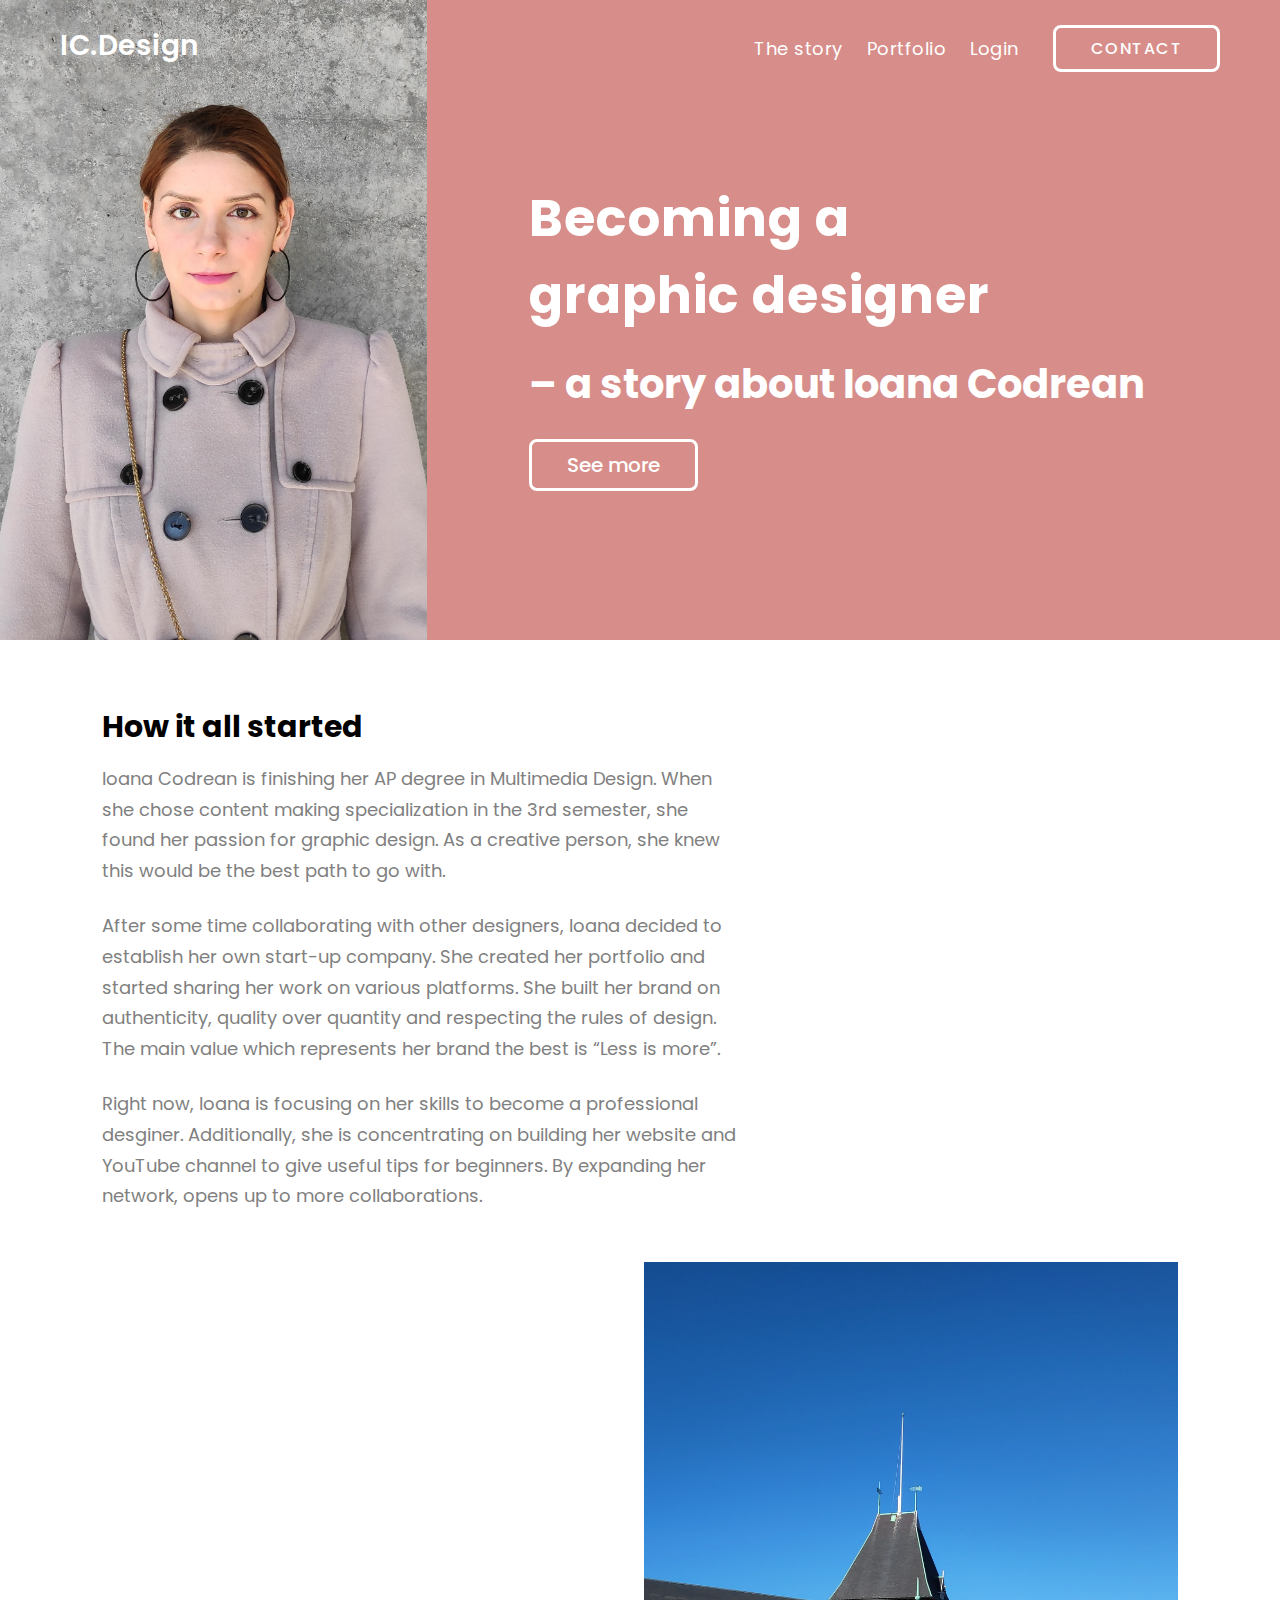
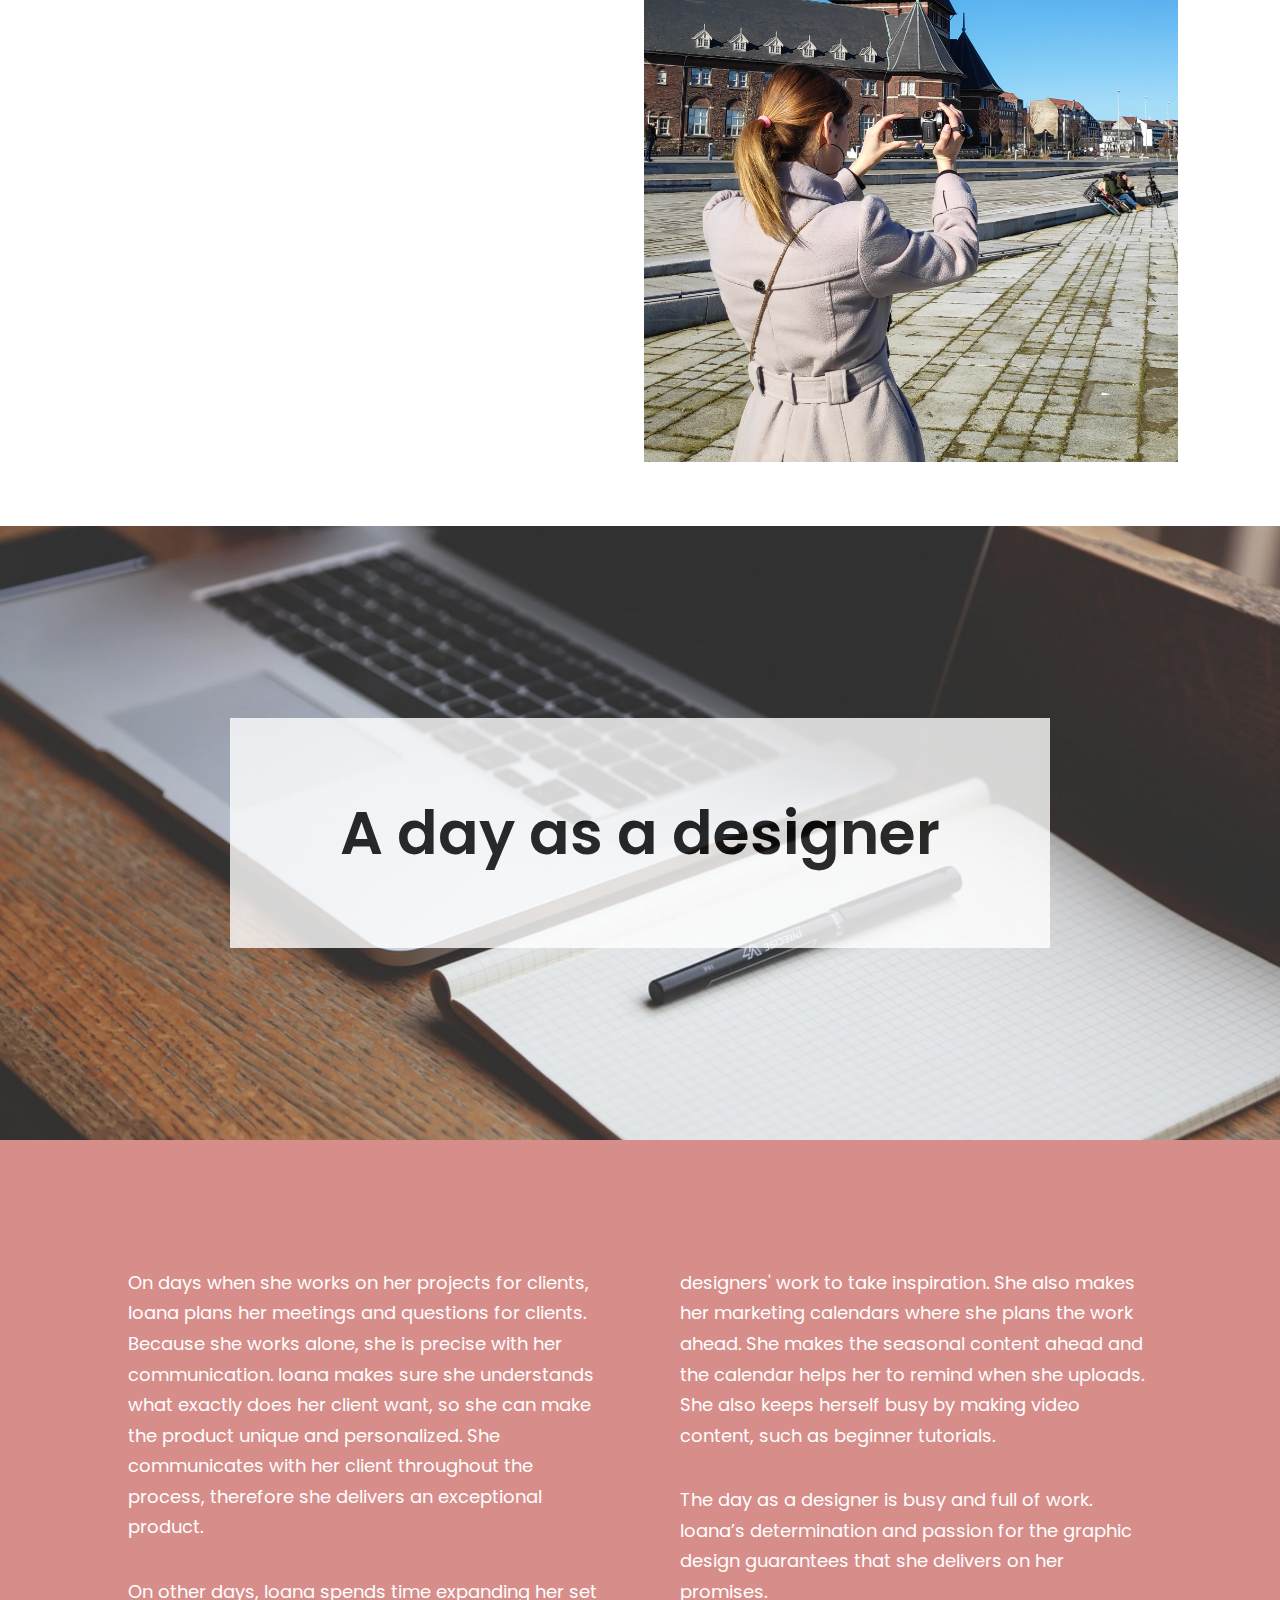
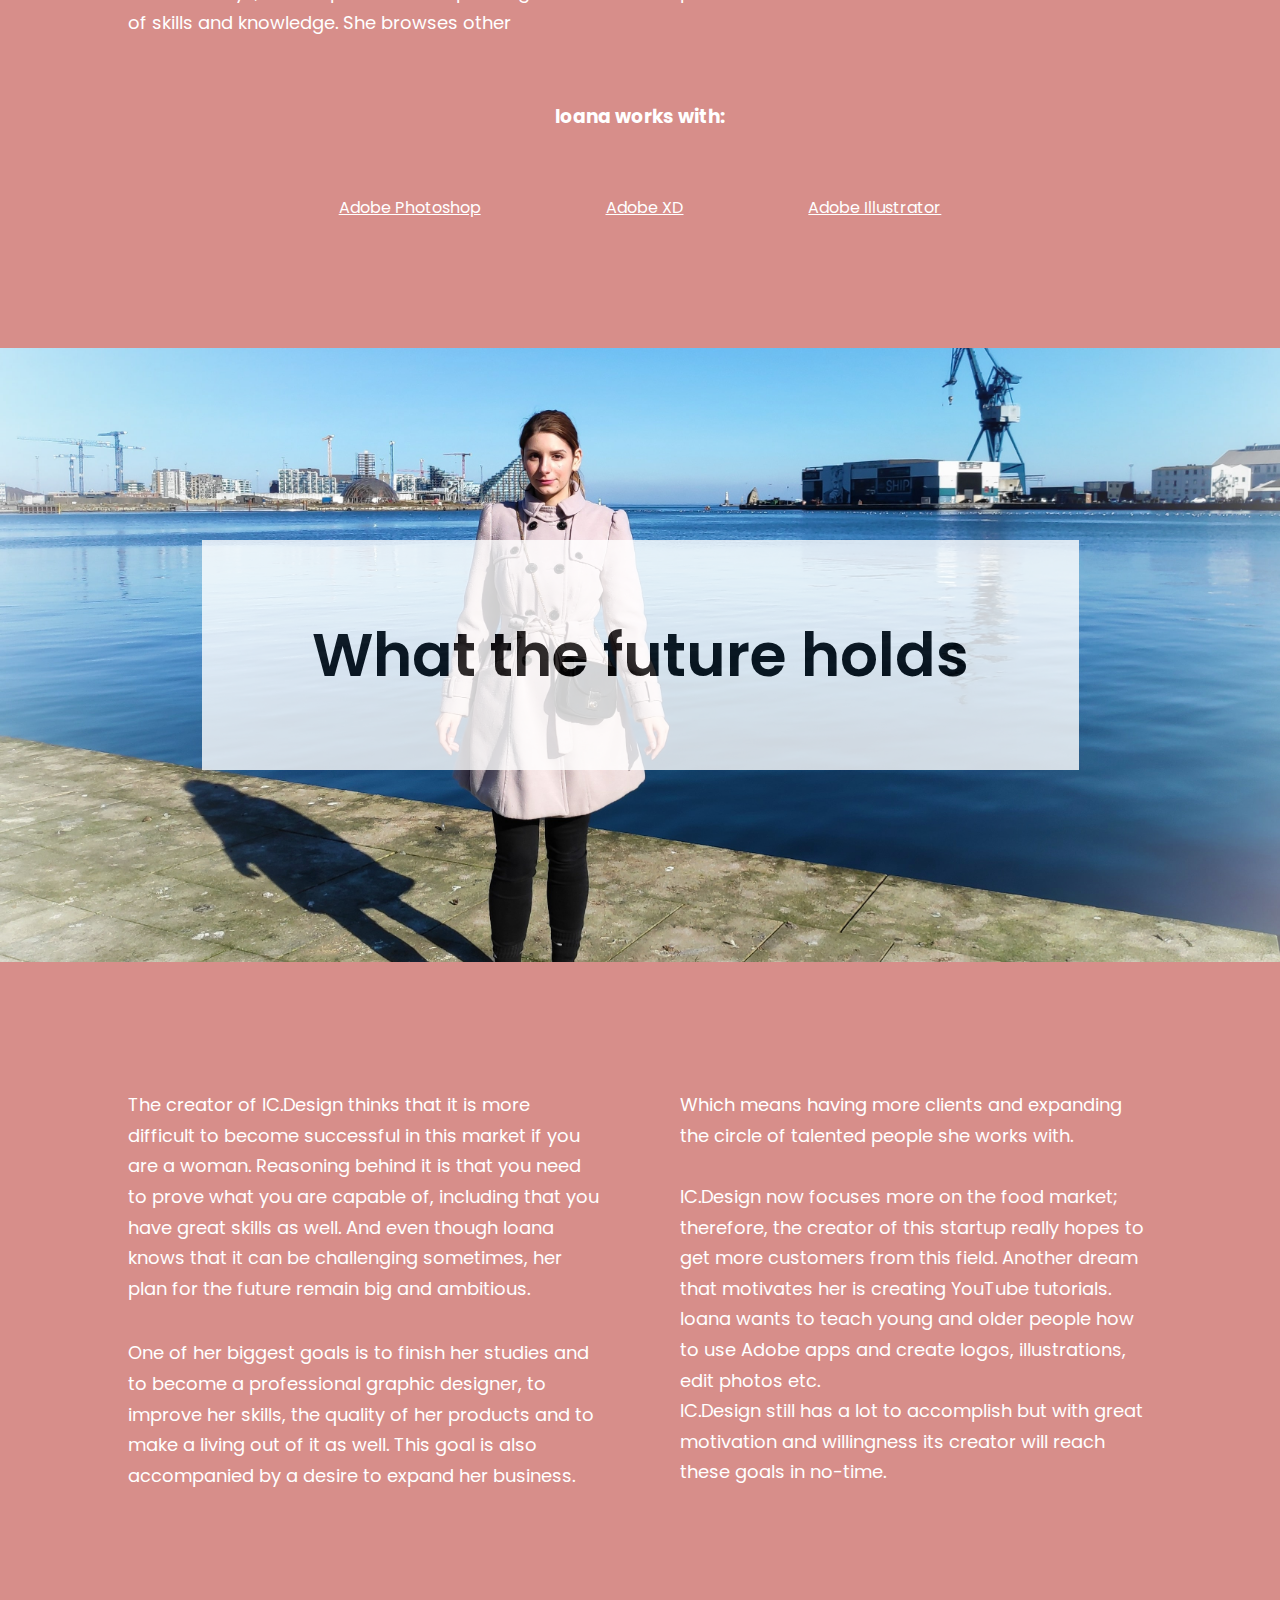
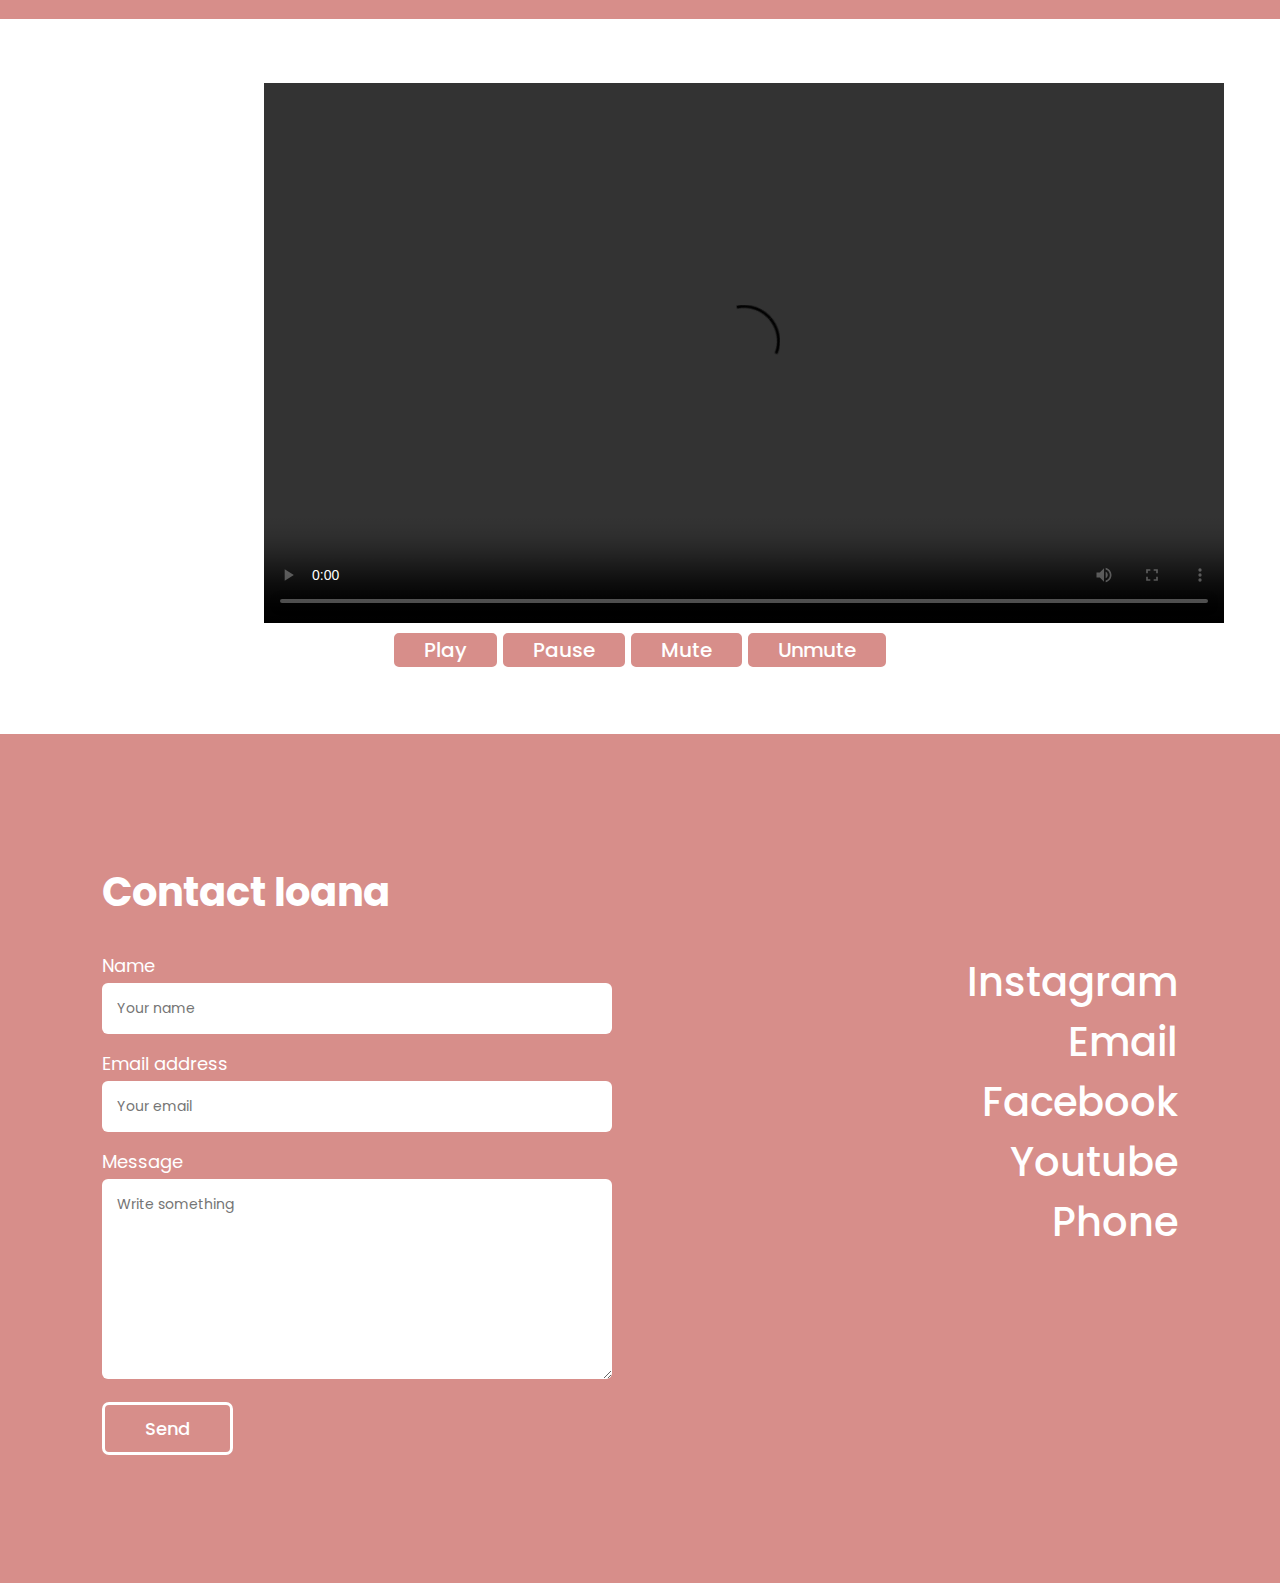
==== index.html @ cdcc8dc7 "First version" ====
<!DOCTYPE HTML>
<html lang="en">

<head>
    <meta charset="UTF-8">
    <meta name="viewport" content="width=device-width, initial-scale=1.0">
    <title>IC.Design</title>
    <link rel="stylesheet" href="css/mystyle.css">
    <link rel="preconnect" href="https://fonts.gstatic.com">
    <link href="https://fonts.googleapis.com/css2?family=Poppins:wght@400;500;600&display=swap" rel="stylesheet">
    <link rel='icon' href='media/favicon.ico' type='image/x-icon'>
    <meta name="description" content="">
</head>

<body class="page_body">
    <header>
        <nav class="topnav">
            <a class="logo-nav" href="index.html">IC.Design</a>
            <div class="nav-right">
                <div class="menu-items">
                    <a href="#start">The story</a>
                    <a href="https://portfolio.codrean.dk/">Portfolio</a>
                    <a href="login.html">Login</a>
                </div>
                <a href="#contact">
                    <div class="nav-button">CONTACT</div>
                </a>
            </div>
        </nav>
    </header>

    <div class="intro">
        <img src="media/intro-image.jpg" class="intro-img">
        <div class="intro-right">
            <h1>Becoming a graphic designer</h1><h2>– a story about Ioana Codrean</h2><br>
            <a href="#start" class="cta-button">See more</a>
        </div>
    </div>

    <div class="start" id="start">
        <div class="start-left">
            <h2>How it all started</h2>
            <p>Ioana Codrean is finishing her AP degree in Multimedia Design. When she
                chose content making specialization in the 3rd semester, she found her
                passion for graphic design. As a creative person, she knew this would be
                the best path to go with.
            </p><br>
            <p>
                After some time collaborating with other designers, Ioana decided
                to establish her own start-up company. She created her portfolio
                and started sharing her work on various platforms. She built her brand
                on authenticity, quality over quantity and respecting the rules of design.
                The main value which represents her brand the best is “Less is more”.
            </p><br>
            <p>
                Right now, Ioana is focusing on her skills to become a professional desginer. Additionally, she is
                concentrating on building her website and YouTube channel to give
                useful tips for beginners. By expanding her network, opens up
                to more collaborations.
            </p>
        </div>
        <img src="media/start-image.jpg" class="rellax" data-rellax-speed="5">
    </div>

    <div class="pic-section" style="background-image: url(media/background1.jpg)">
        <div class="title-background rellax" data-rellax-speed="5">
            <h2 class="section-title">A day as a designer</h2>
        </div>
    </div>

    <div class="text-section">
        <div class="text-container">
            <p>
                On days when she works on her projects for clients, Ioana plans her meetings and questions for clients. Because she
                works alone, she is precise with her communication. Ioana makes sure she understands what exactly does her client want, so she can make the product unique and personalized. She communicates with her client throughout the process, therefore she delivers an exceptional product.
            </p><br>
            <p>
                On other days, Ioana spends time expanding her set of skills and knowledge. She browses other designers' work to take inspiration. She also makes her marketing calendars where she plans the work ahead. She makes
                the seasonal content ahead and the calendar helps her to remind when she uploads. She also keeps herself
                busy by making video content, such as beginner tutorials.
            </p><br>
            <p>
                The day as a designer is busy and full of work. Ioana’s determination and passion for the graphic design guarantees that she delivers on her promises.
            </p>
        </div>
        <div class="text-container2">
            <h3>Ioana works with:</h3>
        </div>
        <div id="content"></div>

    </div>

    <div class="pic-section" style="background-image: url(media/background2.jpeg)">
        <div class="title-background">
            <h2 class="section-title">What the future holds</h2>
        </div>
    </div>

    <div class="text-section">
        <div class="text-container">
            <p>
                The creator of IC.Design thinks that it is more difficult to become successful in this market if
                you are a woman. Reasoning behind it is that you need to prove what you are capable of, including that
                you have great skills as well. And even though Ioana knows that it can be challenging sometimes, her plan for the future remain big and ambitious.
            </p><br>
            <p>
                One of her biggest goals is to finish her studies and to become a professional graphic designer, to improve
                her skills, the quality of her products and to make a living out of it as well. This goal is also accompanied by a desire to expand her business. Which means having more clients and expanding the circle of talented
                people she works with.
                <br><br>IC.Design now focuses more on the food market; therefore, the creator of this
                startup really hopes to get more customers from this field. Another dream that motivates her is creating YouTube tutorials. Ioana wants to teach young and older people how to use Adobe apps
                and create logos, illustrations, edit photos etc.<br> IC.Design still has a lot to accomplish but with great
                motivation and willingness its creator will reach these goals in no-time.
            </p>
        </div>
    </div>

    <div class="video-section">
        <video width="960" height="540" controls class="myVideo" id="myVideo">
            <source src="media/video.mp4" type="video/mp4">
            Your browser does not support playing videos.
        </video>
        <div class="video-buttons">
            <button class="button" onclick="playVid()">Play</button>
            <button class="button" onclick="pauseVid()">Pause</button>
            <button class="button" id="mute">Mute</button>
            <button class="button" id="unmute">Unmute</button>
        </div>
    </div>

    <div class="contact" id="contact">
        <h2>Contact Ioana</h2>
        <div class="contact-content">
            <div class="contact-left">
                <form action="">

                    <label for="fname">Name</label>
                    <input type="text" id="fname" name="firstname" placeholder="Your name">

                    <label for="lname">Email address</label>
                    <input type="email" id="lname" name="lastname" placeholder="Your email">

                    <label for="subject">Message</label>
                    <textarea id="subject" name="subject" placeholder="Write something" style="height:200px"></textarea>

                    <input type="submit" value="Send">

                </form>
            </div>
            <div class="contact-right">
                <a href="https://www.instagram.com/ioanaiooana/">Instagram</a>
                <a href="mailto:ioanacodrean@yahoo.com">Email</a>
                <a href="https://www.facebook.com/ioana.iooana.37">Facebook</a>
                <a href="https://www.youtube.com/channel/UCACSXDGXLPYOWmA5j83D2AQ">Youtube</a>
                <a href="tel:123-456-7890">Phone</a>
            </div>
        </div>
    </div>
    <script src="js/script.js"></script>
</body>

</html>
---- css/mystyle.css ----
/* Basic CSS reset */
*,
:after,
:before {
    margin: 0;
    padding: 0;
    border: 0;
    box-sizing: border-box;
}

html {
    font-size: 100%;
    scroll-behavior: smooth;
}

.page_body {
    font-family: 'Poppins', sans-serif;
    font-weight: 400;
    margin: 0 auto;
}

a {
    text-decoration: none;
}

h2 {
    font-size: 40px;
}

p {
    font-size: 20px;
    line-height: 1.7;
}

label {
    color: #fff;
    font-size: 18px;
}

/* Navigation */

.topnav {
    width: 100%;
    justify-content: center;
    vertical-align: middle;
    padding: 25px 60px;
    overflow: hidden;
    position: relative;
    display: flex;
    justify-content: space-between;
    position: absolute;
}

.nav-right {
    display: flex;
    align-items: center;
}

.logo-nav {
    color: #fff;
    font-weight: 600;
    margin-right: 24px;
    font-size: 28px;
    letter-spacing: 0.5px;
}

.menu-items {
    display: flex;
}

.menu-items a {
    text-decoration: none;
    color: #fff;
    margin-right: 24px;
    font-size: 18px;
    letter-spacing: 0.5px;
    display: flex;
}

.logo-nav:hover {
    opacity: 70%;
}

.menu-items a:hover {
    opacity: 70%;
}

.topnav a.active {
    text-decoration: underline;
}

.nav-button {
    margin-left: 10px;
    background-color: #D78E8A;
    border: 3px solid #fff;
    color: #fff;
    font-family: inherit;
    font-weight: 500;
    font-size: 16px;
    padding: 8px 35px;
    border-radius: 8px;
    cursor: pointer;
    letter-spacing: 1.5px;
}

.nav-button:hover {
    background-color: #fff;
    color: #D78E8A;
}

/* Intro */

.intro {
    display: flex;
    justify-content: flex-start;
    width: inherit;
    height: 50vw;
    background-color: #D78E8A;
}

.intro-img {
    max-width: 50vw;
    max-height: 50vw;
    width: auto;
    height: auto;
    display: block;
}

.intro-right {
    display: flex;
    width: 1200px;
    justify-content: center;
    flex-direction: column;
    padding: 8vw;
    color: #fff;
}

.intro-right h1 {
    max-width: 80%;
    font-size: 60px;
    color: #fff;
    letter-spacing: 1px;
    margin: 30px 0px 20px;
}

.cta-button {
    max-width: max-content;
    background-color: #D78E8A;
    border: 3px solid #fff;
    color: #fff;
    font-family: inherit;
    font-weight: 500;
    font-size: 20px;
    padding: 8px 35px;
    border-radius: 8px;
    cursor: pointer;
}

.cta-button:hover {
    background-color: #fff;
    color: #D78E8A;
}

/* Start */

.start {
    padding: 5vw 8vw;
    height: inherit;
    display: flex;
    justify-content: center;
}

.start-left {
    justify-content: center;
    padding-right: 60px;
    display: flex;
    flex-direction: column;
    max-width: 700px;
}

.start h2 {
    margin-bottom: 14px;
}

.start p {
    color: grey;
}

.start img {
    max-width: 800px;
    max-height: 800px;
    width: auto;
    height: auto;
    display: block;
}

/* Picture section */

.pic-section {
    display: flex;
    justify-content: center;
    background-position: center;
    background-repeat: no-repeat;
    background-size: cover;
    padding: 15vw 10vw;
}

.title-background {
    background-color: #fff;
    opacity: 80%;
    display: flex;
    justify-content: center;
    align-items: center;
    align-self: center;
    z-index: 5;
}

.section-title {
    font-size: 60px;
    font-weight: 600;
    padding: 70px 110px;
}

/* Text section */

.text-section {
    padding: 10vw 10vw;
    display: list-item;
    background-color: #D78E8A;
}

.text-container {
    justify-content: center;
    font-size: 20px;
    color: #fff;
    line-height: 1.7;
    column-count: 2;
    column-gap: 80px;
}

.text-container2,
#content {
    display: flex;
    justify-content: center;
    color: #fff;
    padding-top: 5vw;
}

/* Video section */

.video-section {
    background-color: #fff;
    padding: 5vw;
    justify-content: center;
    align-items: center;
}

#myVideo
{
    margin-left: 200px;
}

.video-buttons {
    display: flex;
    justify-content: center;
}
.button {
    max-width: max-content;
    background-color: #D78E8A;
    border: 3px solid #fff;
    color: #fff;
    font-family: inherit;
    font-weight: 500;
    font-size: 20px;
    padding: 2px 30px;
    border-radius: 8px;
    cursor: pointer;
}

/* Contact */

.contact {
    background-color: #D78E8A;
    padding: 10vw 8vw;
    display: flex;
    flex-direction: column;
}

.contact-content {
    margin-top: 30px;
    display: flex;
    justify-content: center;
}

.contact-left {
    display: flex;
    justify-items: flex-start;
    margin-right: 10vw;
    width: 700px;
}

.contact-right {
    display: flex;
    flex-direction: column;
    text-align: right;
    width: 600px;
}

.contact h2 {
    color: #fff;
}

.contact a {
    color: #fff;
}

.contact a {
    font-size: 40px;
    font-weight: 500;
}

.contact a:hover {
    opacity: 70%;
}

/* Contact form */

input[type=text],
input[type=email],
select,
textarea {
    width: 100%;
    padding: 15px;
    border-radius: 6px;
    box-sizing: border-box;
    margin-top: 4px;
    margin-bottom: 16px;
    resize: vertical;
    font-size: 14px;
    font-family: inherit;
}

input[type=submit] {
    background-color: #D78E8A;
    border: 3px solid #fff;
    color: #fff;
    font-family: inherit;
    font-weight: 500;
    font-size: 18px;
    padding: 10px 40px;
    border-radius: 7px;
    cursor: pointer;
}

input[type=submit]:hover {
    background-color: #fff;
    color: #D78E8A;
}

/* Media queries */

@media screen and (max-width: 1328px) {

    .intro-right h1 {
        max-width: 80%;
        font-size: 4vw;
        margin: 30px 0px 20px;
    }

    .cta-button {
        width: 15vw;
    }

    .start h2 {
        font-size: 30px;
    }

    p {
        font-size: 18px;
        line-height: normal+2;
    }

    .start {
        flex-direction: column;
    }

    .start img {
        margin-top: 50px;
        align-self: flex-end;
    }
}

@media screen and (max-width: 1128px) {
    .myVideo {
        max-width: 480px;
        max-height: 270px;
    }
}

@media screen and (max-width: 860px) {
    p {
        font-size: 16px;
        line-height: normal+1;
    }

    .start-left {
        display: flex;
        flex-direction: column;
        width: inherit;
        padding-right: 0;
    }

    .start {
        padding: 10vw 6vw;
    }

    .start img {
        align-self: auto;
        width: inherit;
        margin-right: 0;
    }

    .pic-section {
        padding: 200px 20px;
    }

    .section-title {
        font-size: 32px;
        padding: 20px 40px;
    }

    .contact-content {
        flex-direction: column;
    }

    .contact-left {
        width: inherit;
        margin-right: 0;
    }

    .contact-right {
        margin-top: 40px;
        width: inherit;
        text-align: left;
    }

    .contact a {
        font-size: 30px;
    }

    .text-section {
        padding: 10vw 6vw;
    }

    .myVideo {
        margin: 50px 0;
        max-width: 100%;
        max-height: 50vw;
    }

}
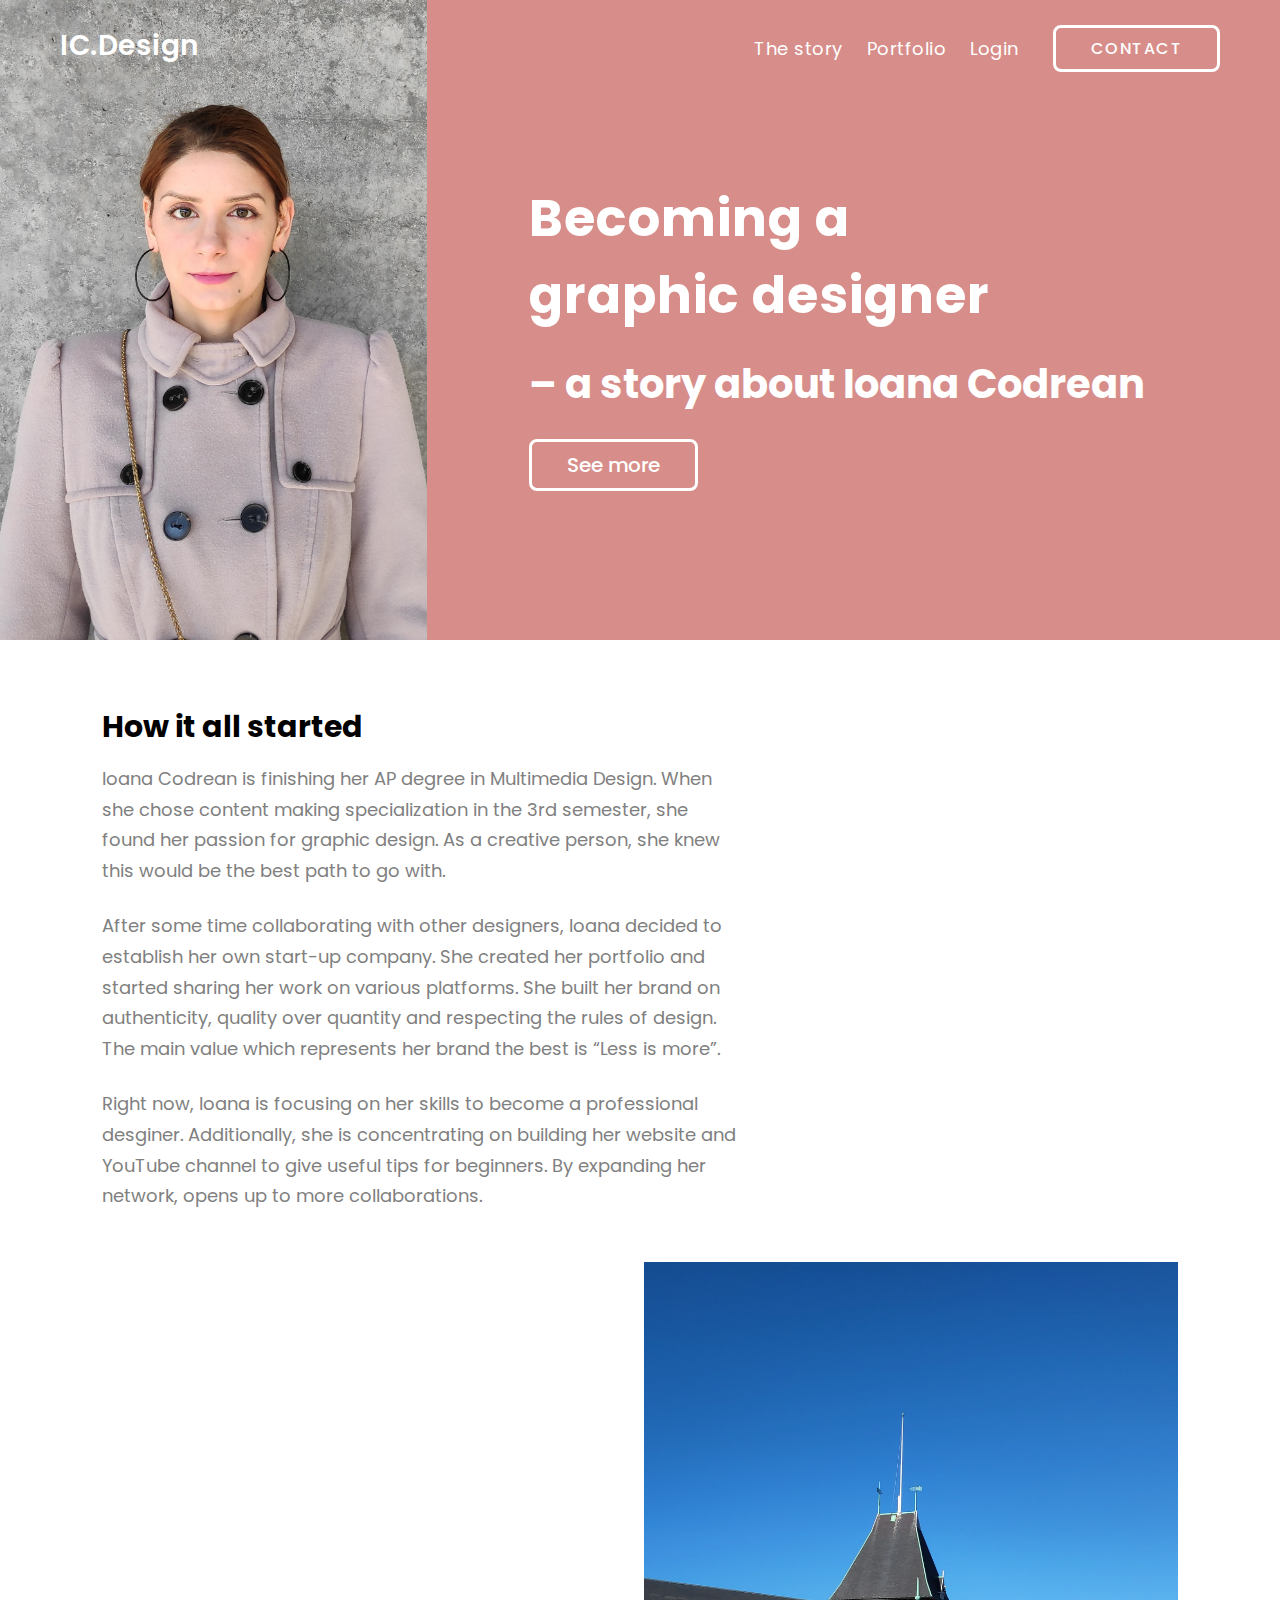
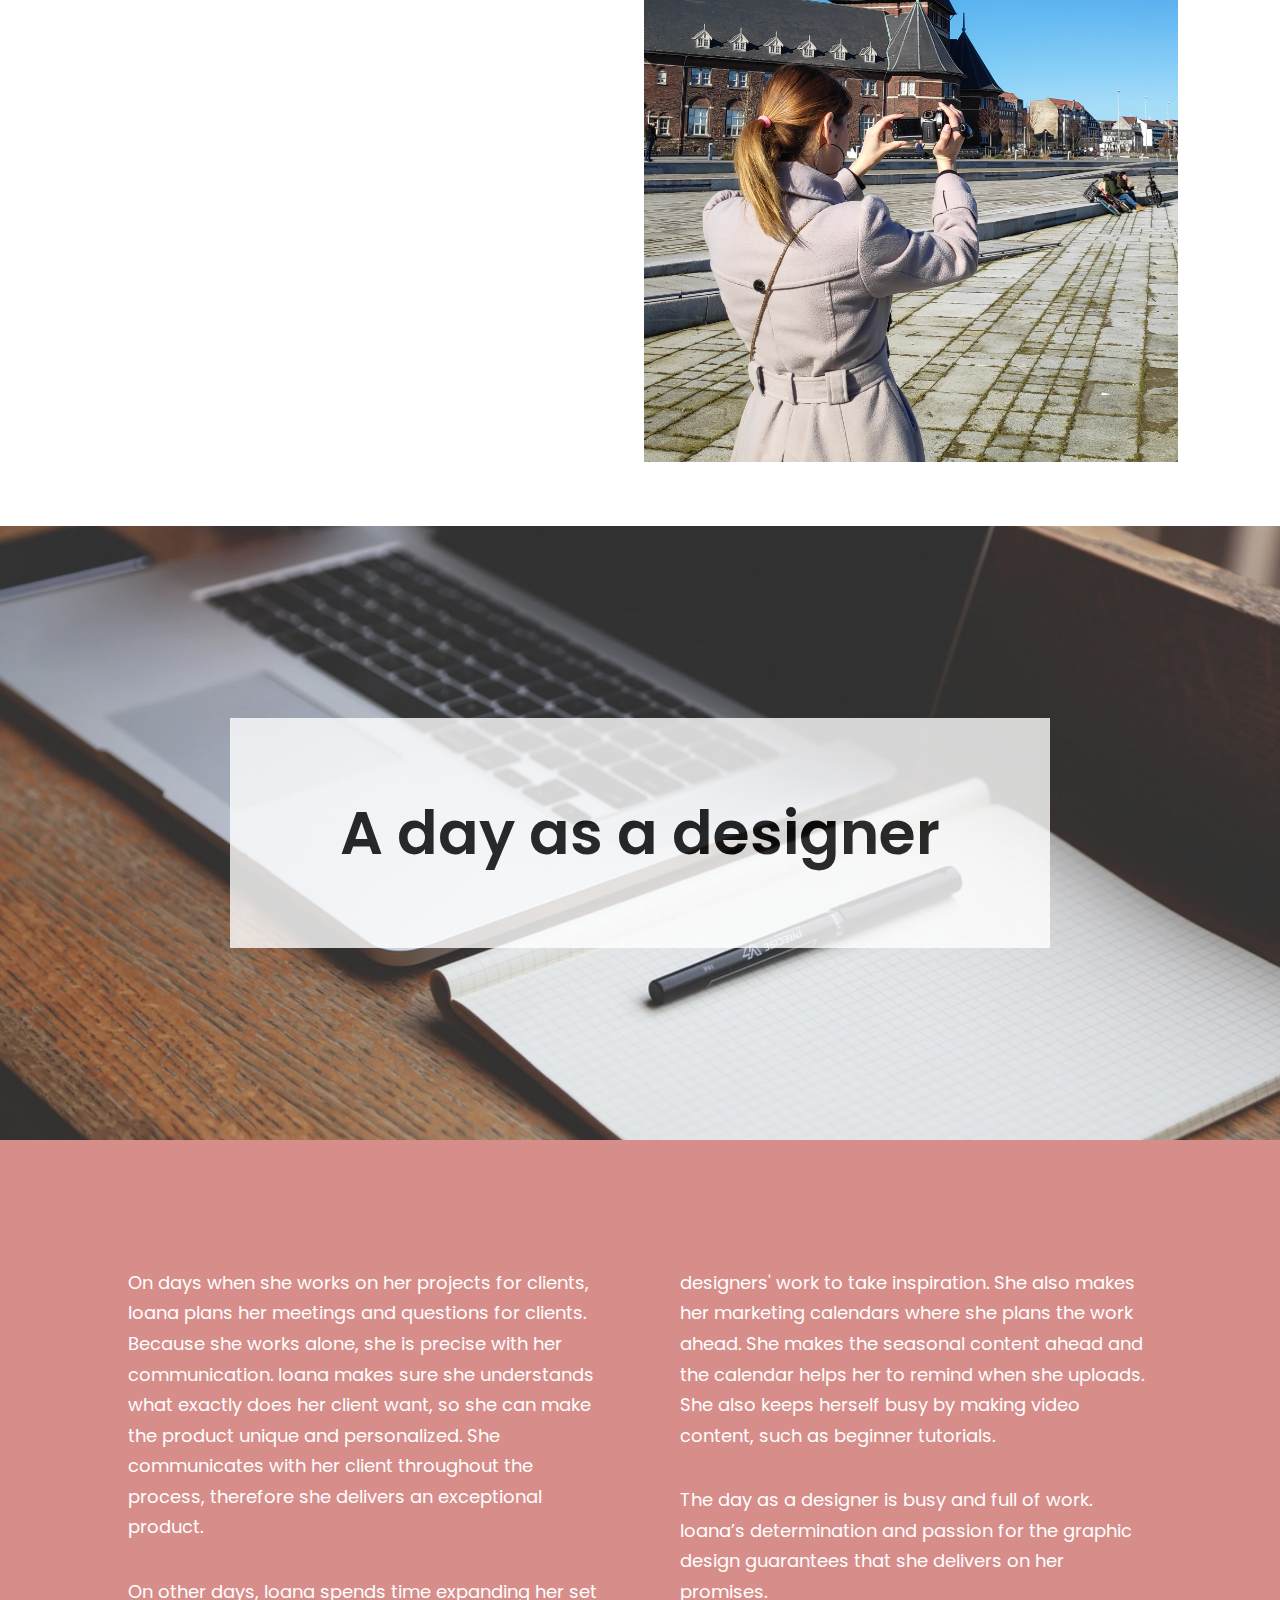
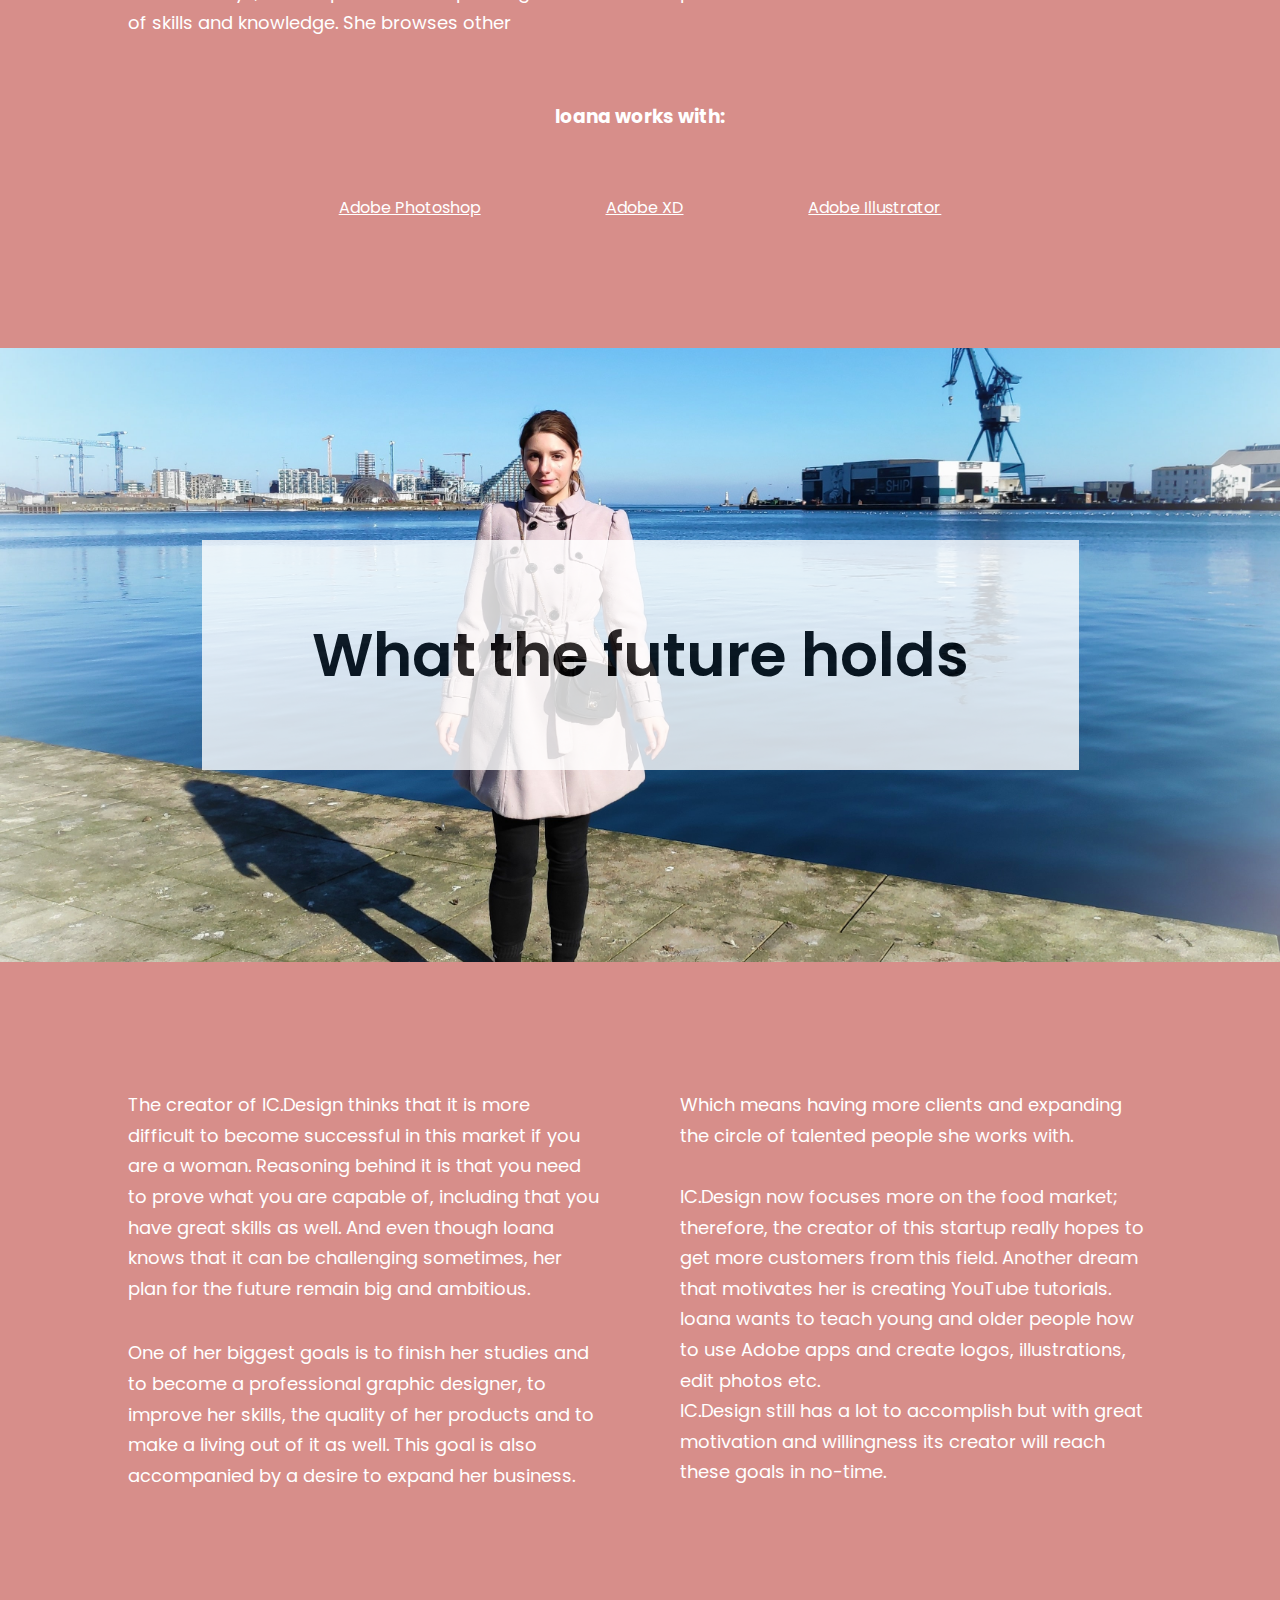
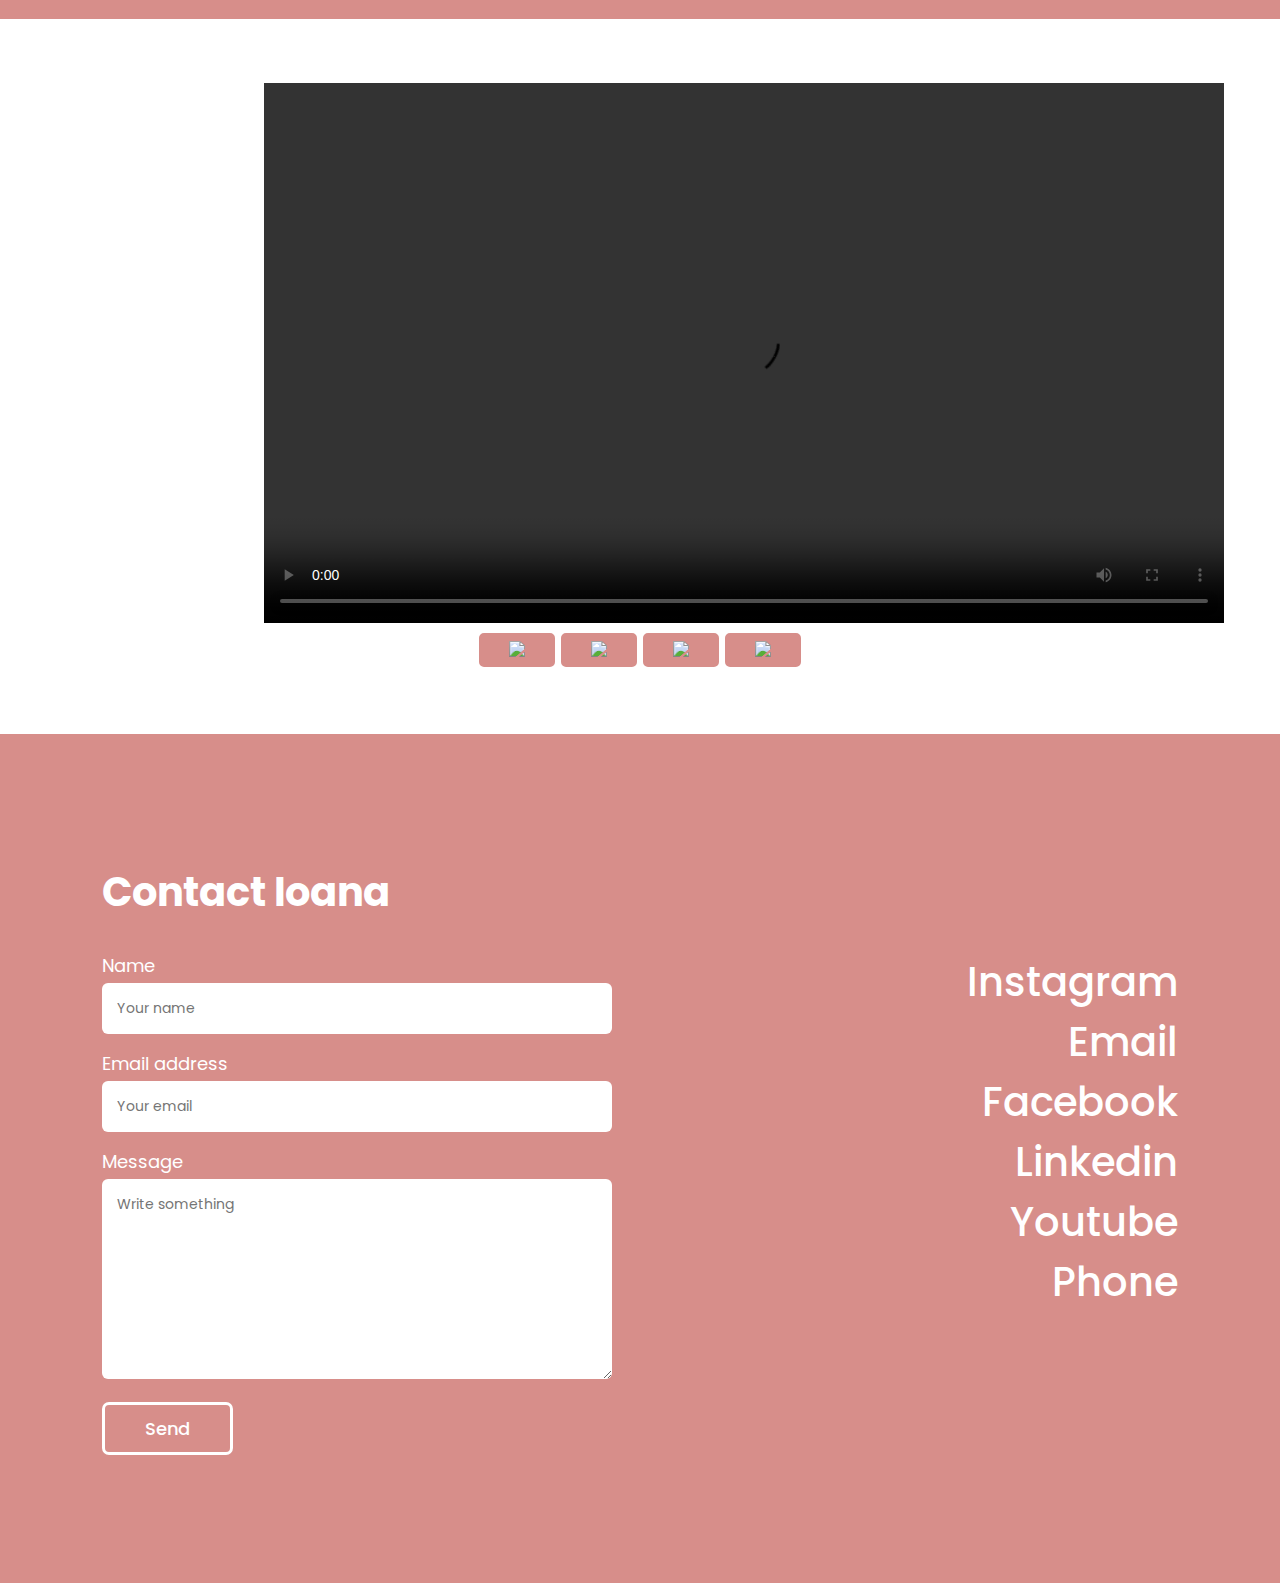
==== commit 76cc1524: "Add files via upload" ====
--- a/index.html
+++ b/index.html
@@ -121,10 +121,10 @@
             Your browser does not support playing videos.
         </video>
         <div class="video-buttons">
-            <button class="button" onclick="playVid()">Play</button>
-            <button class="button" onclick="pauseVid()">Pause</button>
-            <button class="button" id="mute">Mute</button>
-            <button class="button" id="unmute">Unmute</button>
+            <button class="button" onclick="playVid()"><img src="media/play-button-arrowhead.png" class="button_img"></button>
+            <button class="button" onclick="pauseVid()"><img src="media/pause.png" class="button_img"></button>
+            <button class="button" id="mute"><img src="media/no-sound.png" class="button_img"></button>
+            <button class="button" id="unmute"><img src="media/volume.png" class="button_img"></button>
         </div>
     </div>
 
@@ -151,6 +151,7 @@
                 <a href="https://www.instagram.com/ioanaiooana/">Instagram</a>
                 <a href="mailto:ioanacodrean@yahoo.com">Email</a>
                 <a href="https://www.facebook.com/ioana.iooana.37">Facebook</a>
+                <a href="a href="https://www.linkedin.com/in/codrean-ioana-46ab31194/>Linkedin</a>
                 <a href="https://www.youtube.com/channel/UCACSXDGXLPYOWmA5j83D2AQ">Youtube</a>
                 <a href="tel:123-456-7890">Phone</a>
             </div>
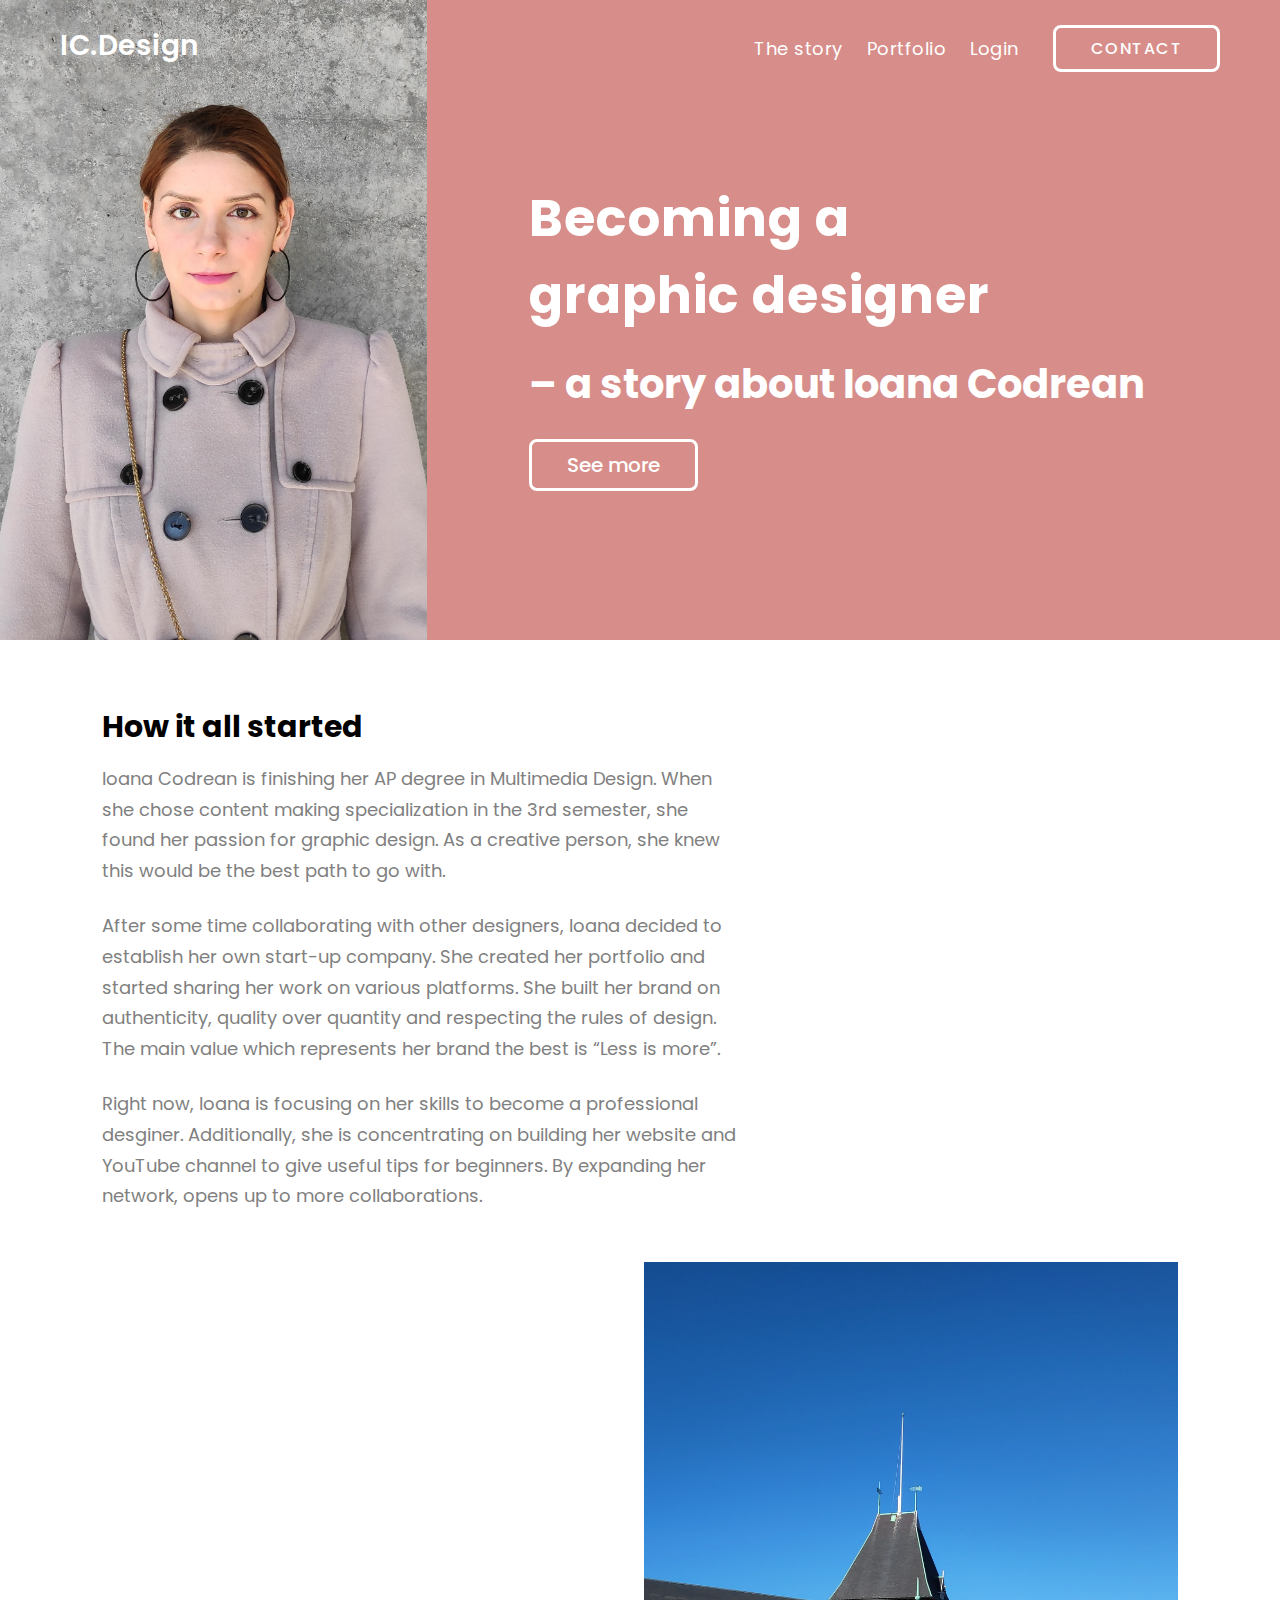
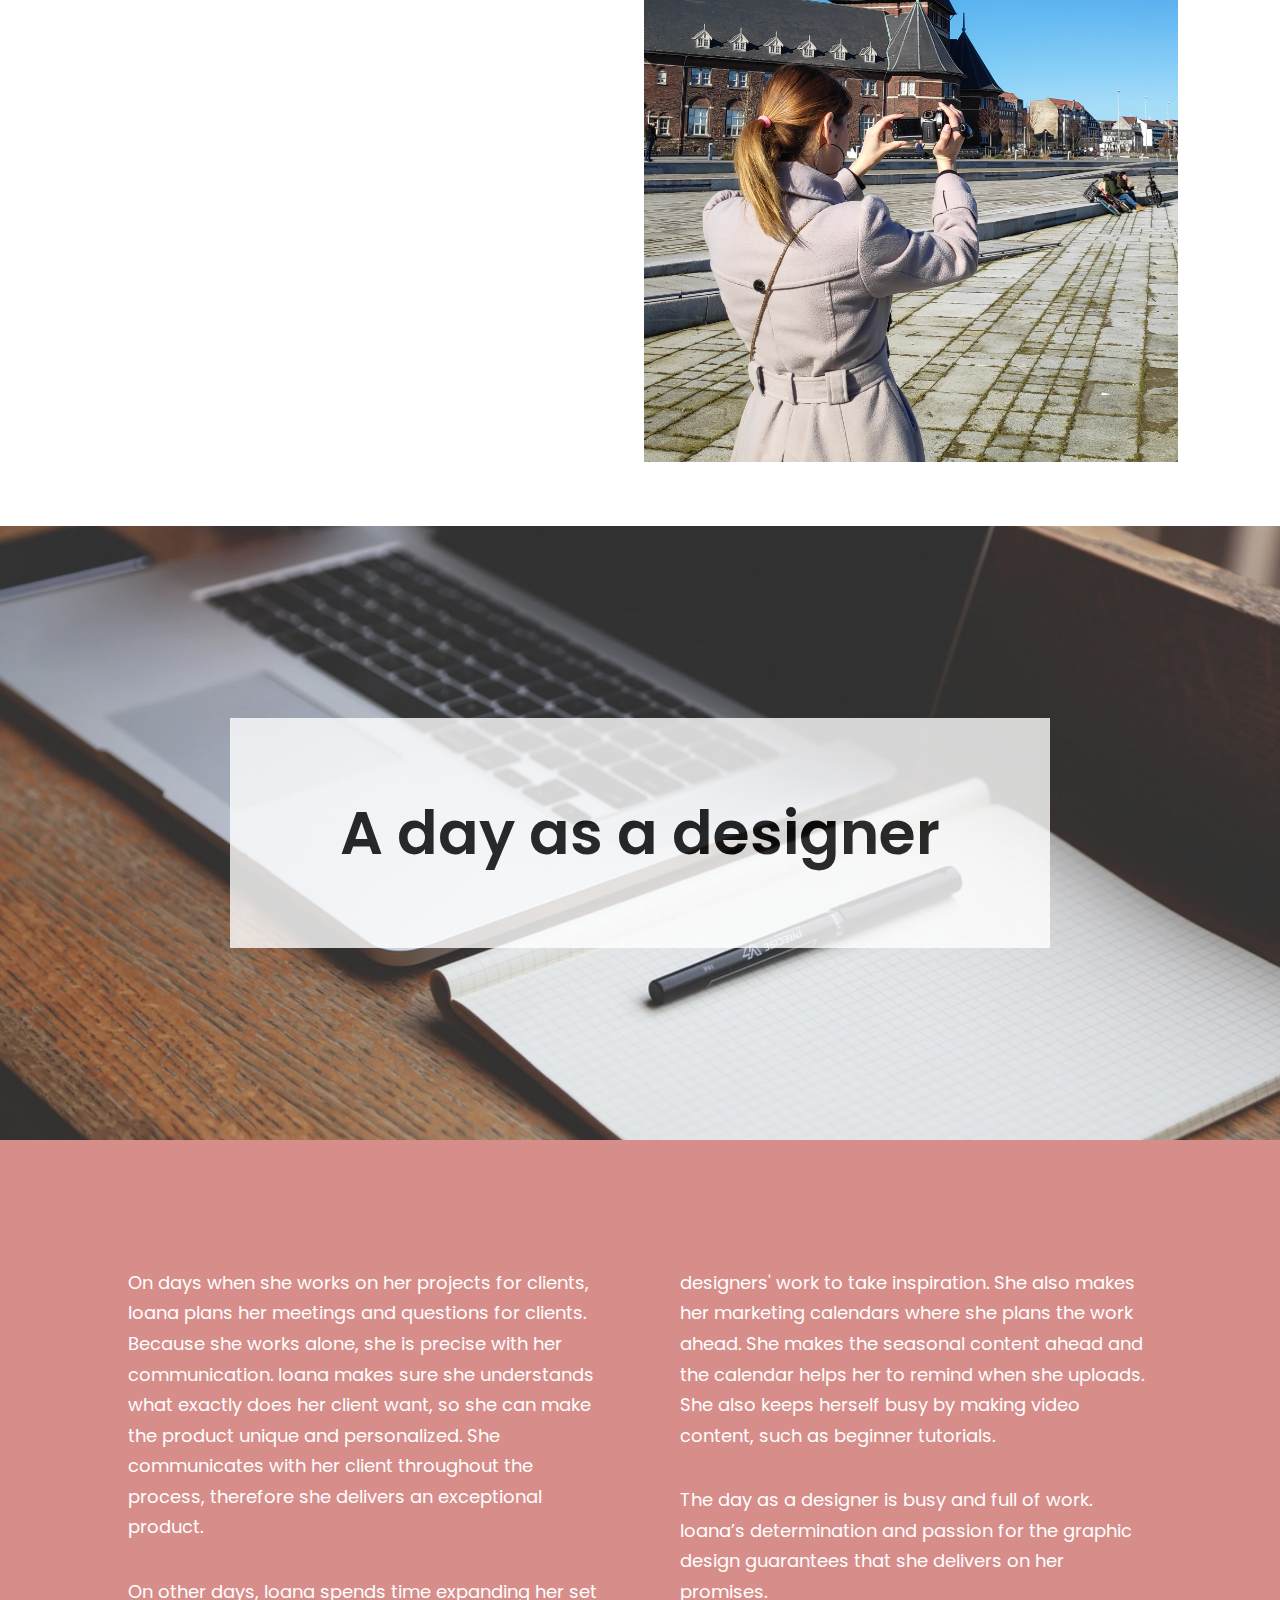
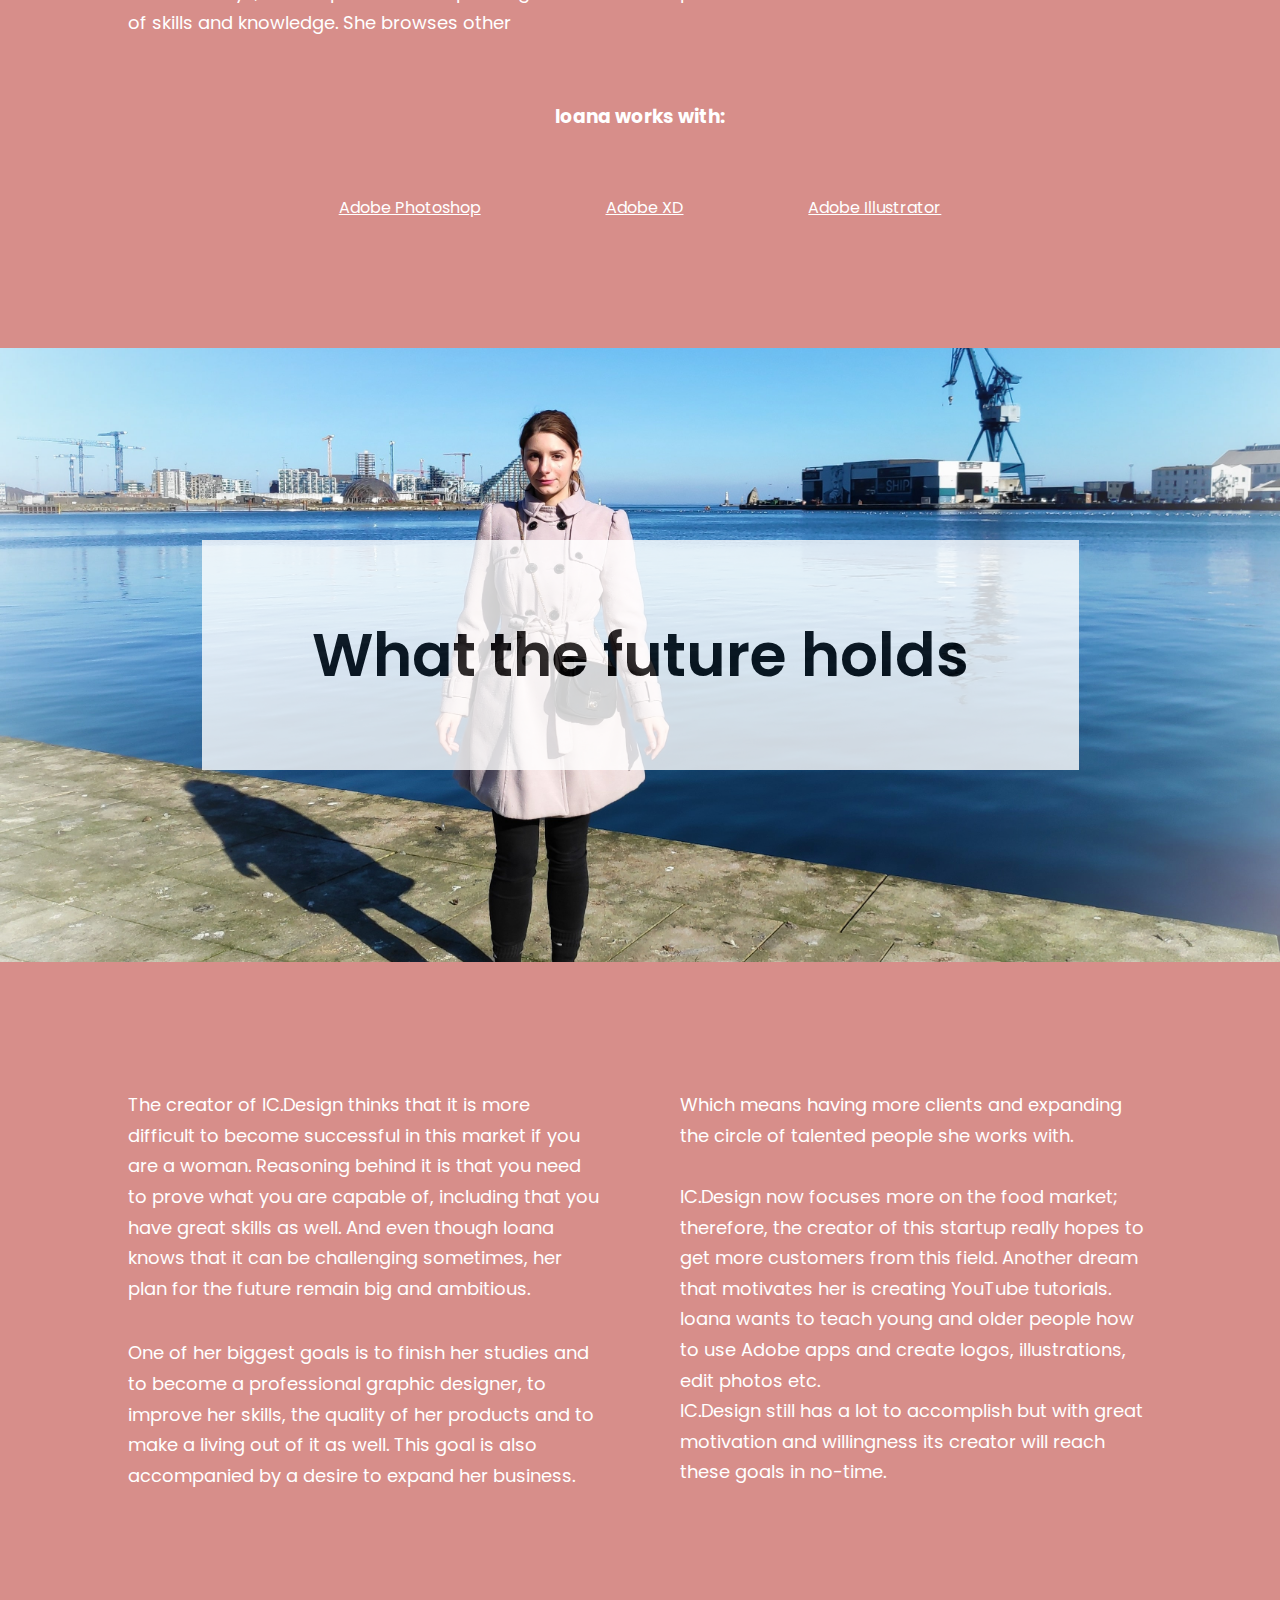
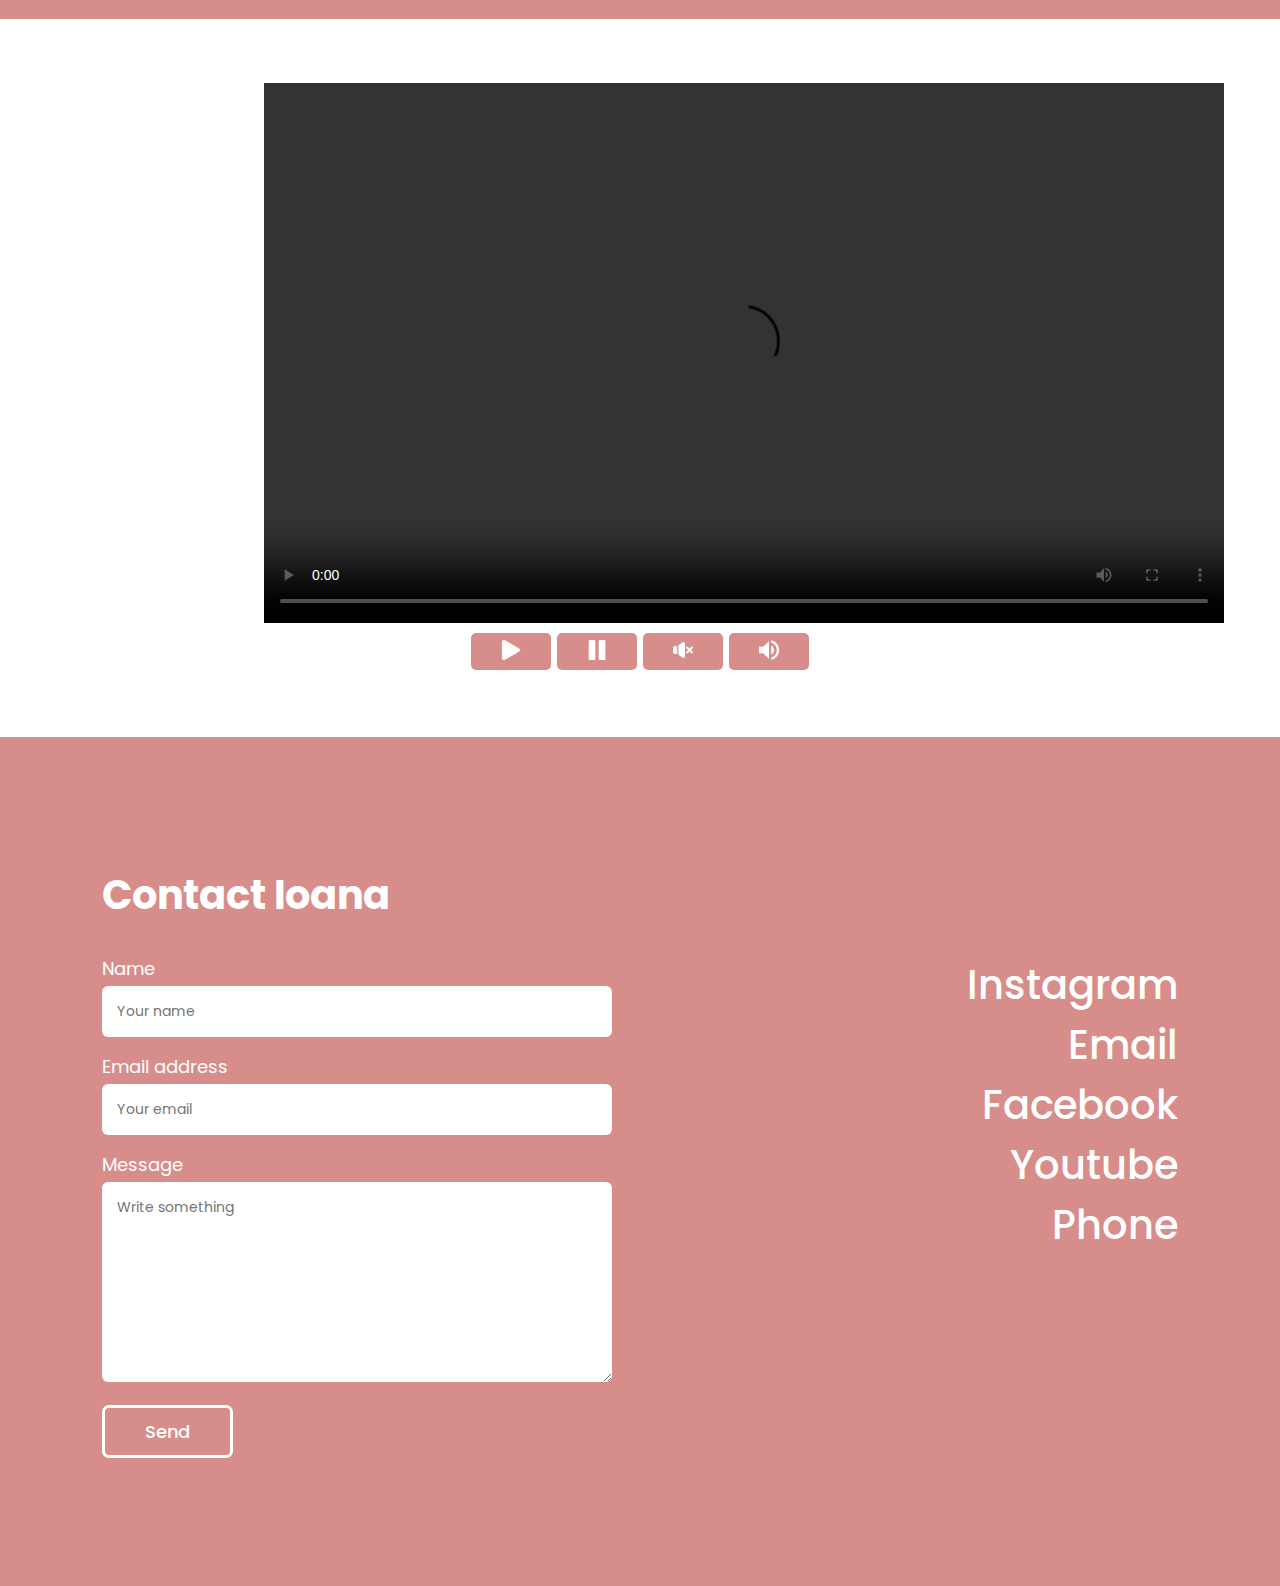
==== commit 927ab210: "Changed code" ====
--- a/index.html
+++ b/index.html
@@ -121,7 +121,7 @@
             Your browser does not support playing videos.
         </video>
         <div class="video-buttons">
-            <button class="button" onclick="playVid()"><img src="media/play-button-arrowhead.png" class="button_img"></button>
+            <button class="button" onclick="playVid()"><img src="media/play.png" class="button_img"></button>
             <button class="button" onclick="pauseVid()"><img src="media/pause.png" class="button_img"></button>
             <button class="button" id="mute"><img src="media/no-sound.png" class="button_img"></button>
             <button class="button" id="unmute"><img src="media/volume.png" class="button_img"></button>
@@ -151,7 +151,6 @@
                 <a href="https://www.instagram.com/ioanaiooana/">Instagram</a>
                 <a href="mailto:ioanacodrean@yahoo.com">Email</a>
                 <a href="https://www.facebook.com/ioana.iooana.37">Facebook</a>
-                <a href="a href="https://www.linkedin.com/in/codrean-ioana-46ab31194/>Linkedin</a>
                 <a href="https://www.youtube.com/channel/UCACSXDGXLPYOWmA5j83D2AQ">Youtube</a>
                 <a href="tel:123-456-7890">Phone</a>
             </div>
--- a/css/mystyle.css
+++ b/css/mystyle.css
@@ -263,6 +263,12 @@
 .video-buttons {
     display: flex;
     justify-content: center;
+}
+.button_img{
+    width: 20px;
+    height:20px;
+    cursor: pointer;
+    margin-top: 5px;
 }
 .button {
     max-width: max-content;
